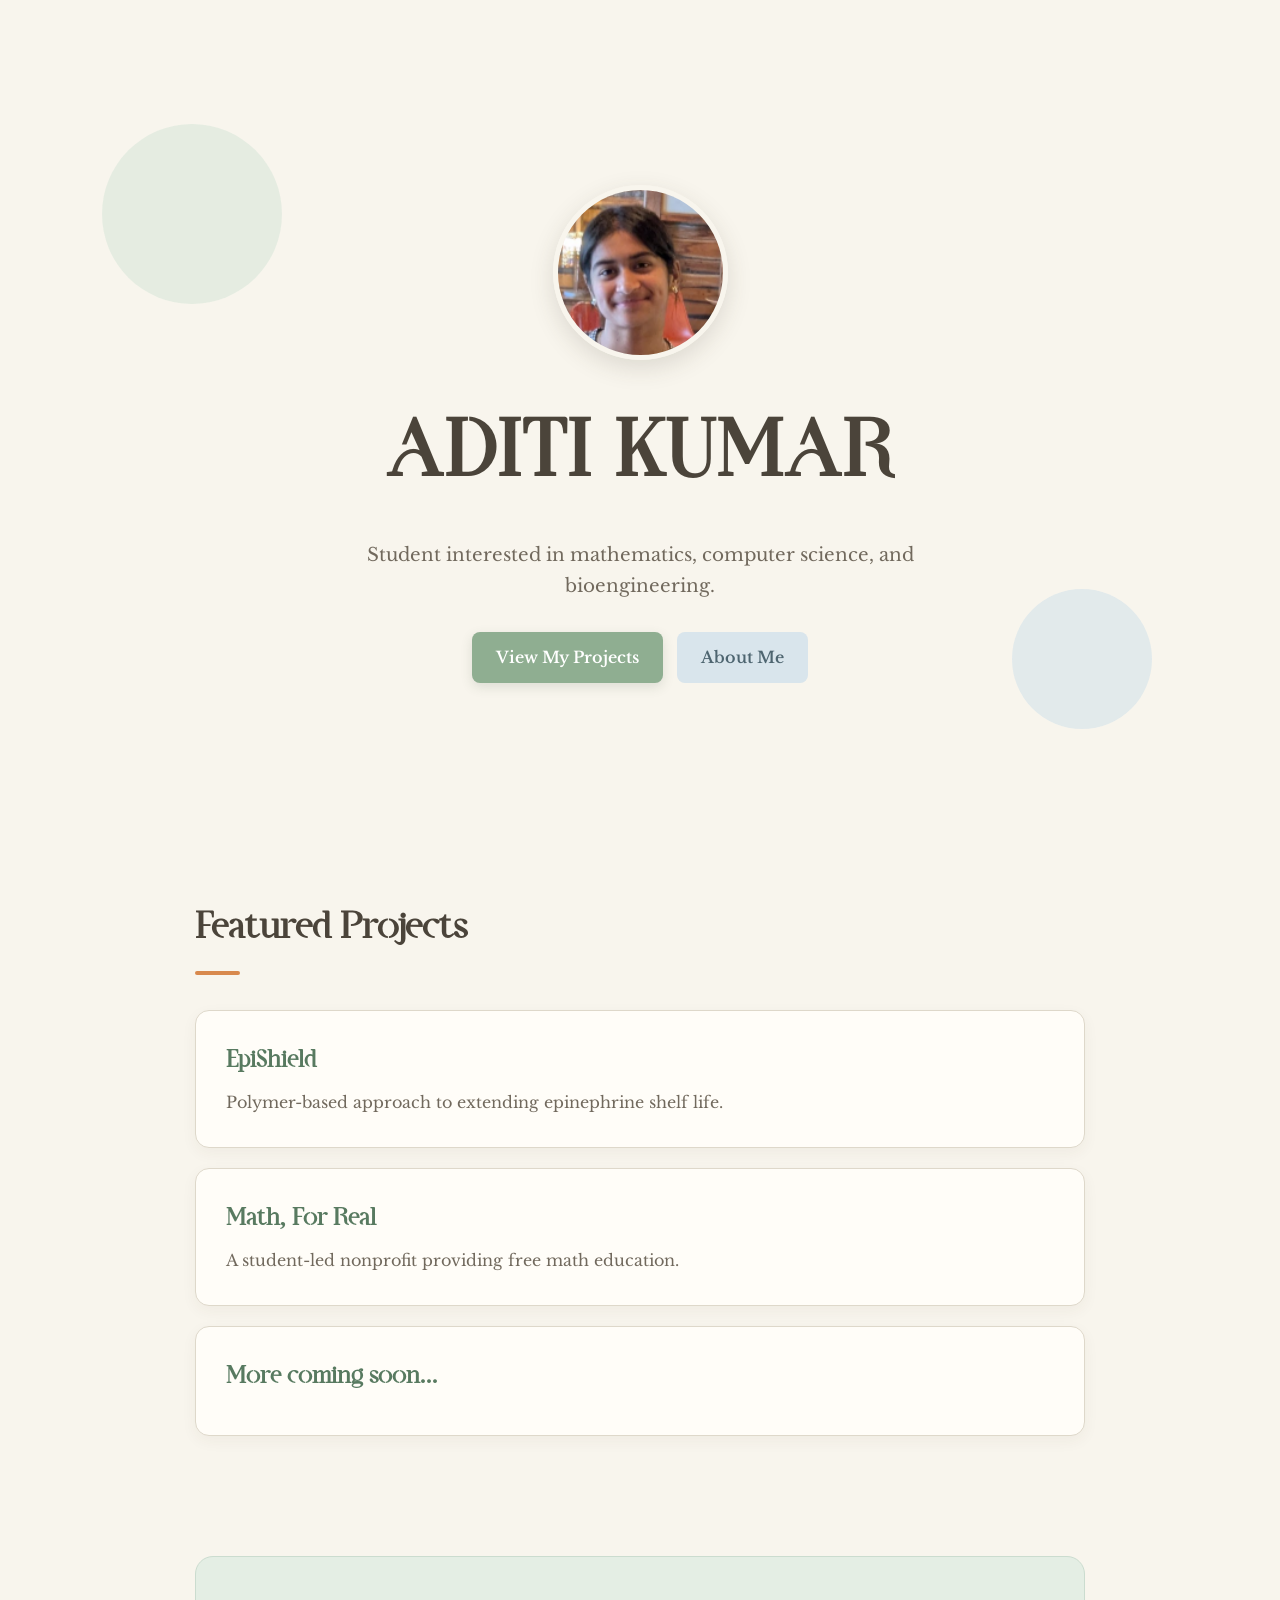
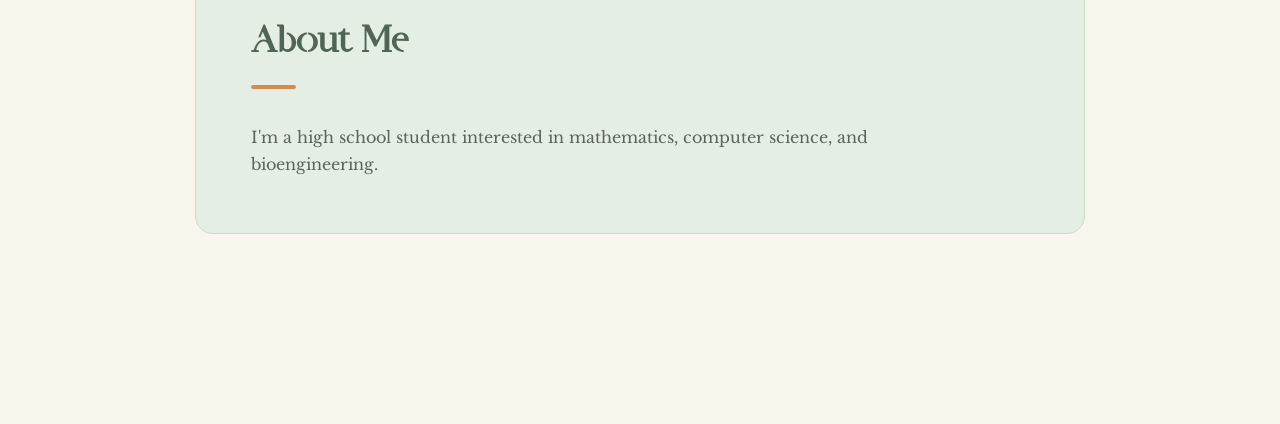
==== index.html @ caa40382 "Initial website" ====
<!DOCTYPE html>
<html lang="en">
<head>
    <meta charset="UTF-8">
    <meta name="viewport" content="width=device-width, initial-scale=1.0">
    <title>Aditi Kumar</title>
    <link rel="stylesheet" href="style.css">
    <link rel="preconnect" href="https://fonts.googleapis.com">
<link rel="preconnect" href="https://fonts.gstatic.com" crossorigin>
<link href="https://fonts.googleapis.com/css2?family=Libre+Baskerville:wght@400;700&display=swap" rel="stylesheet">
</head>

<body>

    <header>
        <img src="pfp.png" alt="Aditi Kumar" class="profile-photo">
        <h1>ADITI KUMAR</h1>

        <p>
            Student interested in mathematics,
            computer science, and bioengineering.
        </p>

        <div class="buttons">
            <a href="#projects">View My Projects</a>
            <a href="#about">About Me</a>
        </div>
    </header>

    <main>

        <section id="projects">
            <h2>Featured Projects</h2>

            <div class="project">
                <h3>EpiShield</h3>
                <p>
                    Polymer-based approach to extending
                    epinephrine shelf life.
                </p>
            </div>

            <div class="project">
                <h3>Math, For Real</h3>
                <p>
                    A student-led nonprofit providing
                    free math education.
                </p>
            </div>

            <div class="project">
                <h3>More coming soon...</h3>
            </div>

        </section>

        <section id="about">
            <h2>About Me</h2>
            <p>
                I'm a high school student interested in
                mathematics, computer science, and bioengineering.
            </p>
        </section>

    </main>

    <script src="script.js"></script>

</body>
</html>
---- style.css ----
/* =========================
   GENERAL
========================= */
@font-face {
    font-family: "Ardent";
    src: url("Ardent.otf") format("opentype");
    font-weight: normal;
    font-style: normal;
}
* {
    box-sizing: border-box;
    margin: 0;
    padding: 0;
}

html {
    scroll-behavior: smooth;
}

body {
    font-family: "Libre Baskerville", Georgia, serif;
    background: #f8f5ed;
    color: #403c35;
    line-height: 1.7;
}

/* =========================
   NAVIGATION
========================= */

nav {
    position: fixed;
    top: 20px;
    left: 50%;
    transform: translateX(-50%);

    display: flex;
    gap: 28px;

    padding: 12px 25px;
    background: rgba(248, 245, 237, 0.94);

    border: 1px solid #d9d2c2;
    border-radius: 30px;

    box-shadow: 0 5px 20px rgba(70, 60, 45, 0.08);

    z-index: 100;
}

nav a {
    text-decoration: none;
    color: #554d42;
    font-size: 0.9rem;
    font-weight: 600;

    transition: color 0.2s ease;
}

nav a:hover {
    color: #c8753d;
}


/* =========================
   HERO
========================= */

header {
    min-height: 92vh;

    display: flex;
    flex-direction: column;
    justify-content: center;
    align-items: center;

    text-align: center;

    padding: 100px 30px 60px;

    position: relative;
}


/* Decorative shapes */

header::before {
    content: "";
    position: absolute;

    width: 180px;
    height: 180px;

    background: #dce9dc;

    border-radius: 50%;

    top: 15%;
    left: 8%;

    opacity: 0.65;

    z-index: -1;
}

header::after {
    content: "";
    position: absolute;

    width: 140px;
    height: 140px;

    background: #d9e5ec;

    border-radius: 50%;

    bottom: 12%;
    right: 10%;

    opacity: 0.7;

    z-index: -1;
}


/* =========================
   PROFILE PHOTO
========================= */

.profile-photo {
    width: 175px;
    height: 175px;

    object-fit: cover;

    border-radius: 50%;

    border: 5px solid #f8f5ed;

    box-shadow:
        0 8px 25px rgba(70, 60, 45, 0.15);

    margin-bottom: 28px;
}


/* =========================
   HERO TEXT
========================= */

header h1 {
    font-family: "Ardent", Georgia, serif;

    font-size: clamp(3rem, 7vw, 5rem);

    letter-spacing: 2px;

    color: #4b443a;

    margin-bottom: 15px;
}

header p {
    max-width: 600px;

    font-size: 1.15rem;

    color: #71695d;
}


/* =========================
   BUTTONS
========================= */

.buttons {
    display: flex;
    gap: 14px;

    margin-top: 30px;
}

.buttons a {
    text-decoration: none;

    padding: 12px 24px;

    border-radius: 8px;

    background: #8fae91;
    color: white;

    font-weight: 600;

    transition: all 0.25s ease;

    box-shadow: 0 4px 12px rgba(70, 90, 70, 0.15);
}

.buttons a:hover {
    transform: translateY(-3px);

    background: #789a7b;

    box-shadow: 0 8px 18px rgba(70, 90, 70, 0.2);
}

.buttons a:last-child {
    background: #d9e5ec;

    color: #4e6570;

    box-shadow: none;
}

.buttons a:last-child:hover {
    background: #c9dce5;
}


/* =========================
   MAIN CONTENT
========================= */

main {
    max-width: 950px;

    margin: auto;

    padding: 70px 30px;
}

section {
    margin-bottom: 120px;
}


/* =========================
   SECTION HEADINGS
========================= */
h2 {
    font-family: "Ardent", Georgia, serif;

    font-size: 2.3rem;

    color: #4b443a;

    margin-bottom: 35px;
}


/* Small orange accent */

h2::after {
    content: "";

    display: block;

    width: 45px;
    height: 4px;

    margin-top: 10px;

    background: #d8894d;

    border-radius: 10px;
}


/* =========================
   PROJECT CARDS
========================= */

.project {
    background: #fffdf8;

    padding: 30px;

    margin-bottom: 20px;

    border-radius: 14px;

    border: 1px solid #ded8ca;

    box-shadow:
        0 5px 15px rgba(70, 60, 45, 0.05);

    transition:
        transform 0.25s ease,
        box-shadow 0.25s ease;
}

.project:hover {
    transform: translateY(-5px);

    box-shadow:
        0 12px 25px rgba(70, 60, 45, 0.1);
}

.project h3 {
    font-family: "Ardent", Georgia, serif;

    font-size: 1.5rem;

    color: #587a60;

    margin-bottom: 8px;
}

.project p {
    color: #71695d;
}


/* =========================
   ABOUT SECTION
========================= */

#about {
    background: #e4eee4;

    padding: 55px;

    border-radius: 18px;

    border: 1px solid #cbdccf;
}

#about h2 {
    color: #4f6654;
}

#about p {
    max-width: 680px;

    color: #5f625a;
}


/* =========================
   MOBILE
========================= */

@media (max-width: 600px) {

    nav {
        width: 92%;

        justify-content: center;

        gap: 15px;

        padding: 11px 15px;
    }

    nav a {
        font-size: 0.75rem;
    }

    header {
        padding-top: 110px;
    }

    header h1 {
        font-size: 2.8rem;
    }

    header p {
        font-size: 1rem;
    }

    .profile-photo {
        width: 140px;
        height: 140px;
    }

    .buttons {
        flex-direction: column;

        width: 210px;
    }

    #about {
        padding: 35px 25px;
    }
}
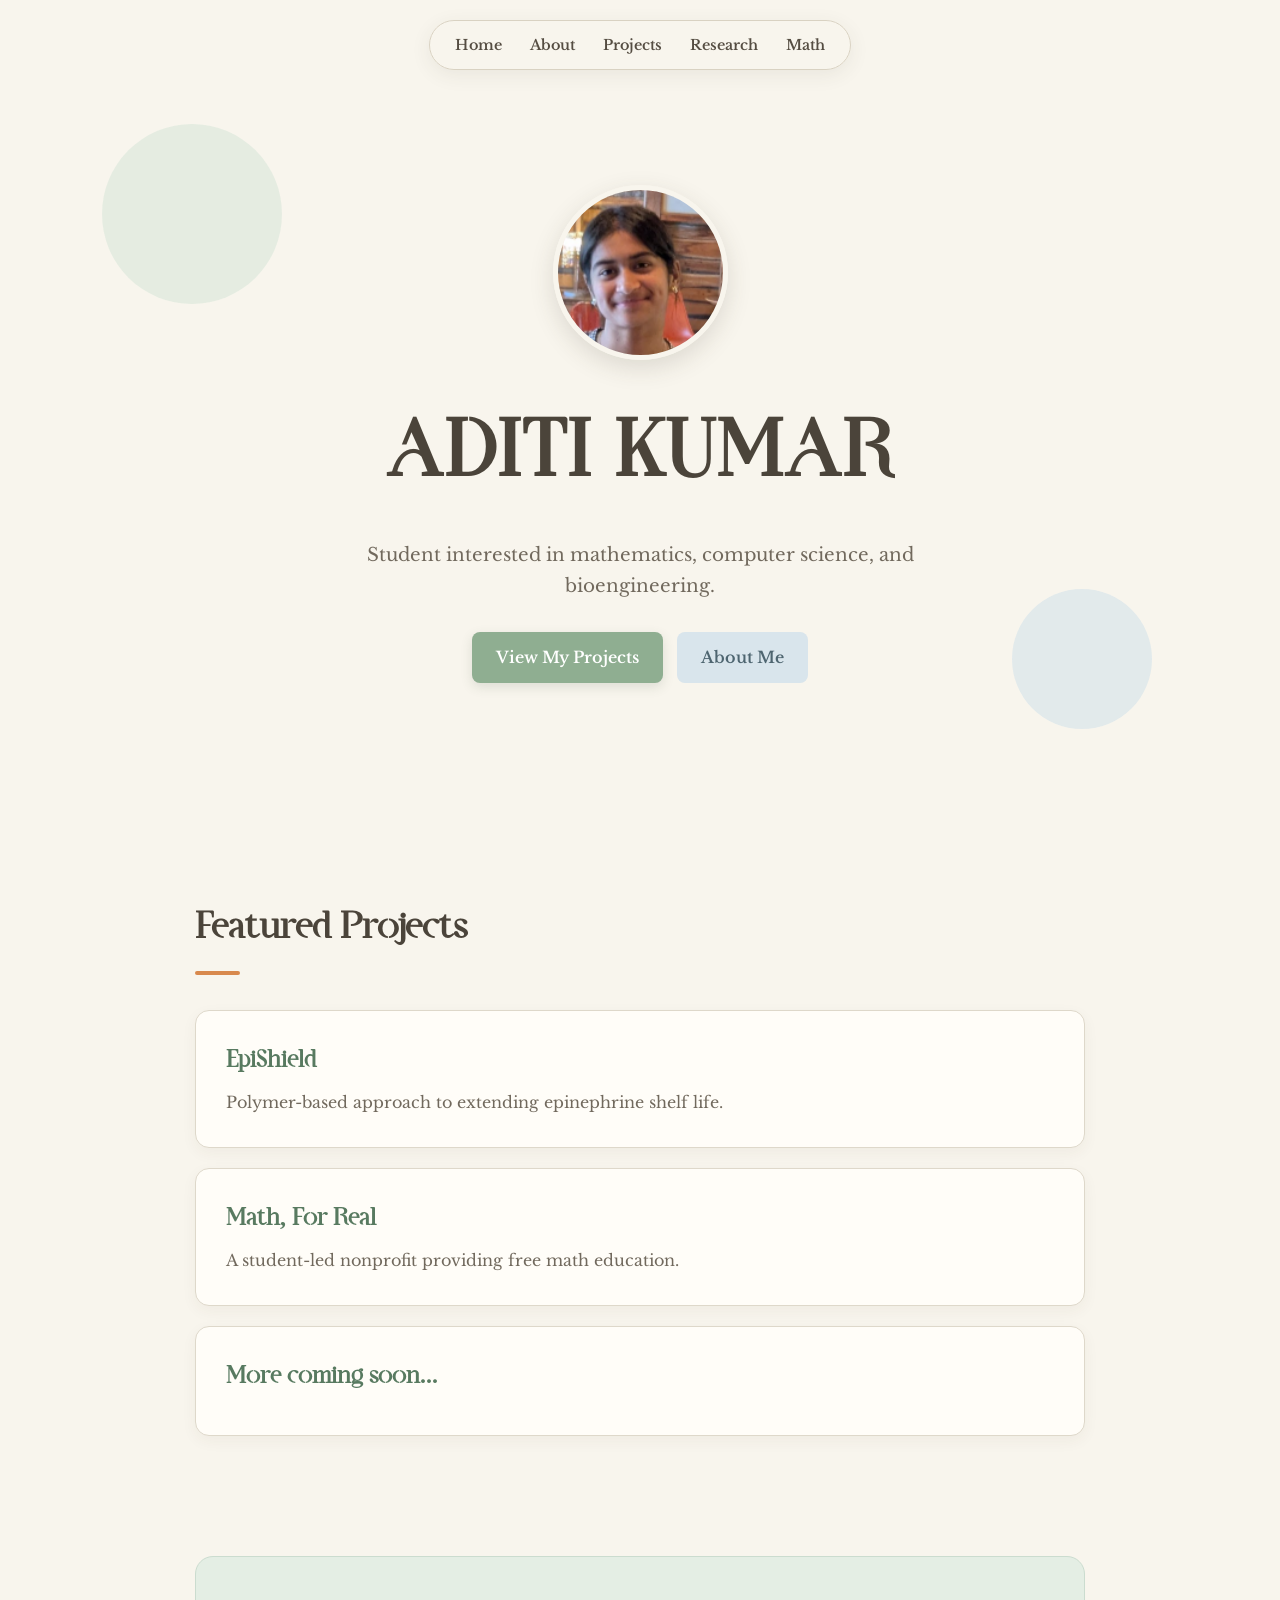
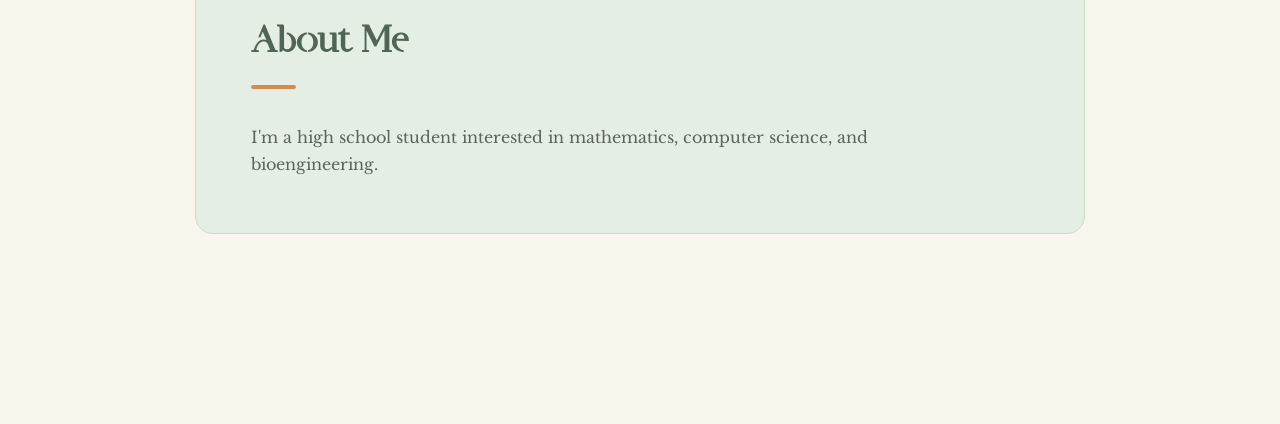
==== commit d5ac58e9: "Add website pages and navigation" ====
--- a/index.html
+++ b/index.html
@@ -12,6 +12,14 @@
 
 <body>
 
+    <nav>
+        <a href="index.html">Home</a>
+        <a href="about.html">About</a>
+        <a href="projects.html">Projects</a>
+        <a href="research.html">Research</a>
+        <a href="math.html">Math</a>
+    </nav>
+
     <header>
         <img src="pfp.png" alt="Aditi Kumar" class="profile-photo">
         <h1>ADITI KUMAR</h1>
@@ -22,8 +30,8 @@
         </p>
 
         <div class="buttons">
-            <a href="#projects">View My Projects</a>
-            <a href="#about">About Me</a>
+            <a href="projects.html">View My Projects</a>
+            <a href="about.html">About Me</a>
         </div>
     </header>
 
--- a/style.css
+++ b/style.css
@@ -383,4 +383,75 @@
     #about {
         padding: 35px 25px;
     }
-}+    
+}
+/* =========================
+OTHER PAGES
+========================= */
+
+.page {
+max-width: 950px;
+margin: auto;
+padding: 150px 30px 80px;
+}
+
+.page-intro {
+text-align: center;
+margin-bottom: 100px;
+}
+
+.page-intro h1 {
+font-family: "Ardent", Georgia, serif;
+font-size: clamp(3rem, 7vw, 5rem);
+color: #4b443a;
+margin-bottom: 20px;
+}
+
+.page-intro p {
+max-width: 650px;
+margin: auto;
+font-size: 1.15rem;
+color: #71695d;
+}
+
+.about-content {
+margin-bottom: 90px;
+}
+
+.about-content p {
+max-width: 750px;
+margin-bottom: 22px;
+color: #71695d;
+}
+
+/* =========================
+ACTIVE NAVIGATION
+========================= */
+
+nav a {
+position: relative;
+}
+
+nav a.active {
+color: #c8753d;
+}
+
+nav a.active::after {
+content: "";
+
+
+position: absolute;
+
+left: 50%;
+bottom: -5px;
+
+width: 5px;
+height: 5px;
+
+transform: translateX(-50%);
+
+background: #c8753d;
+border-radius: 50%;
+
+
+}
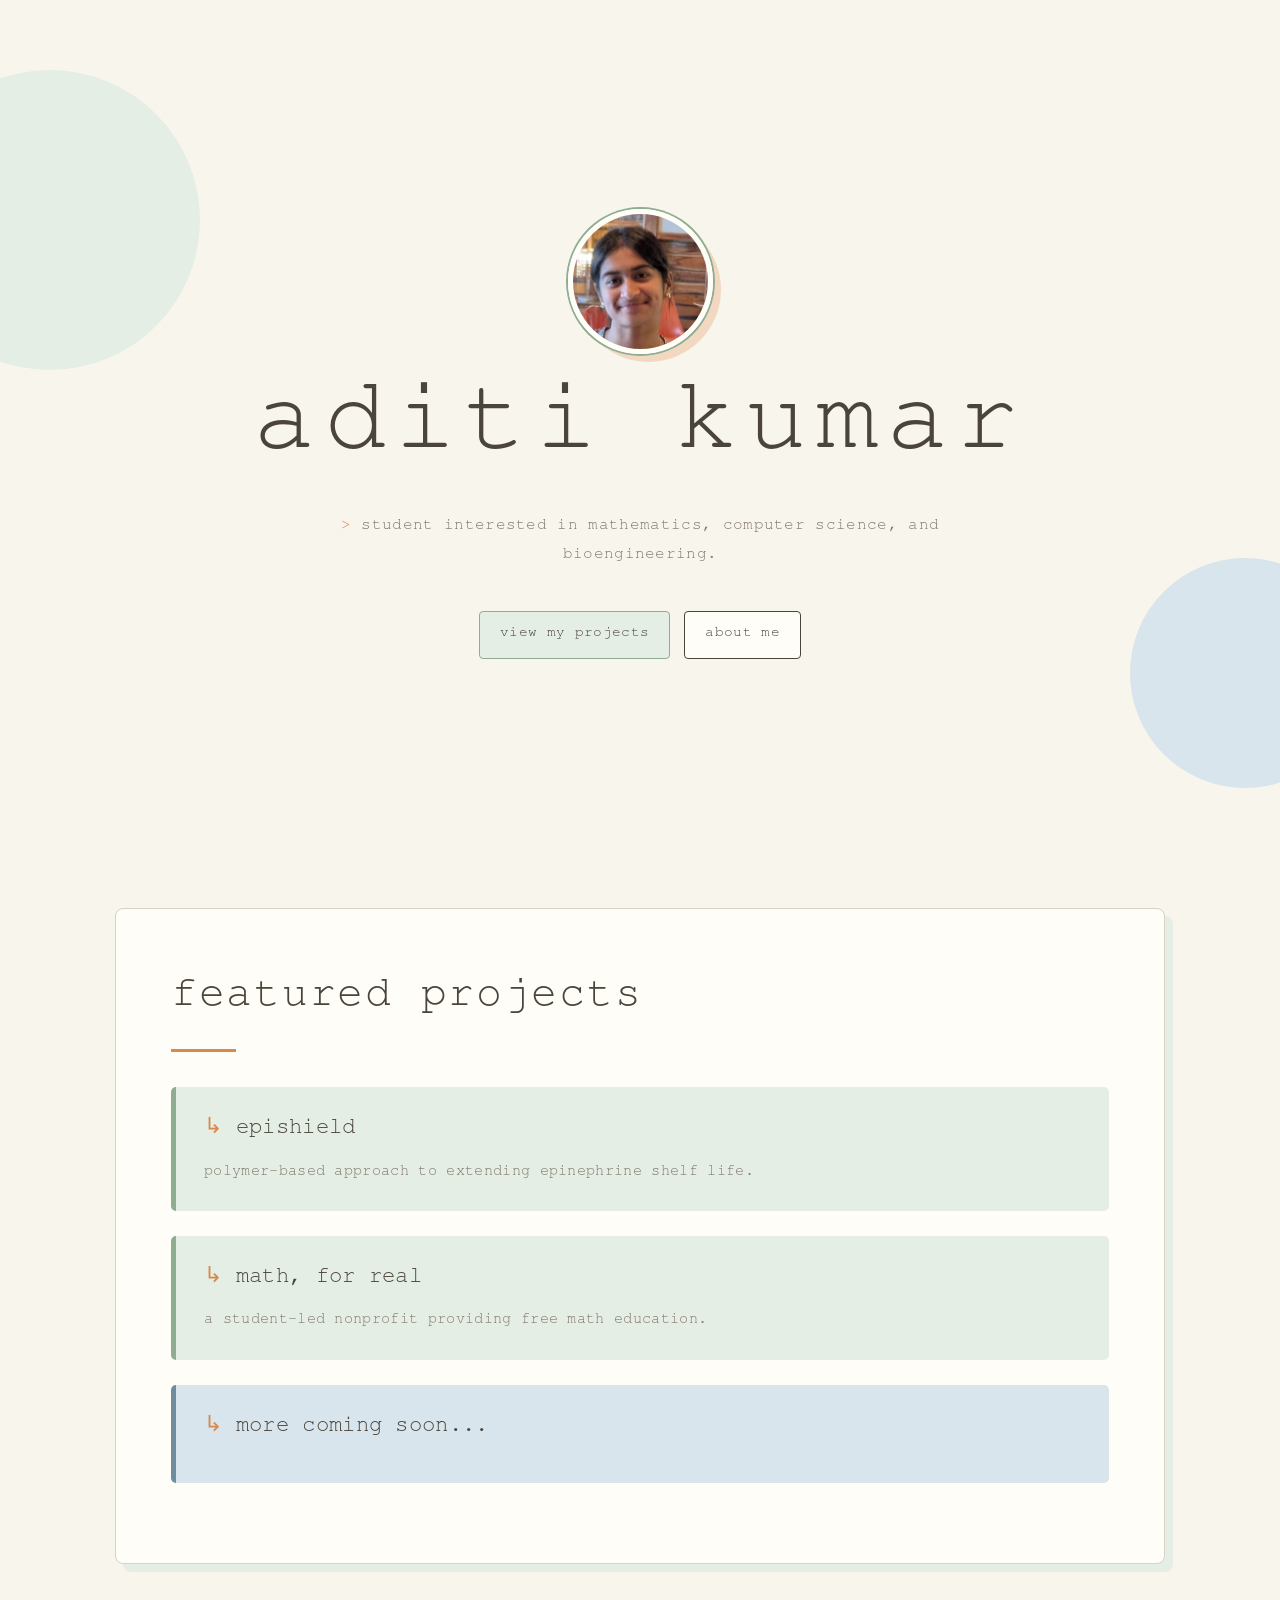
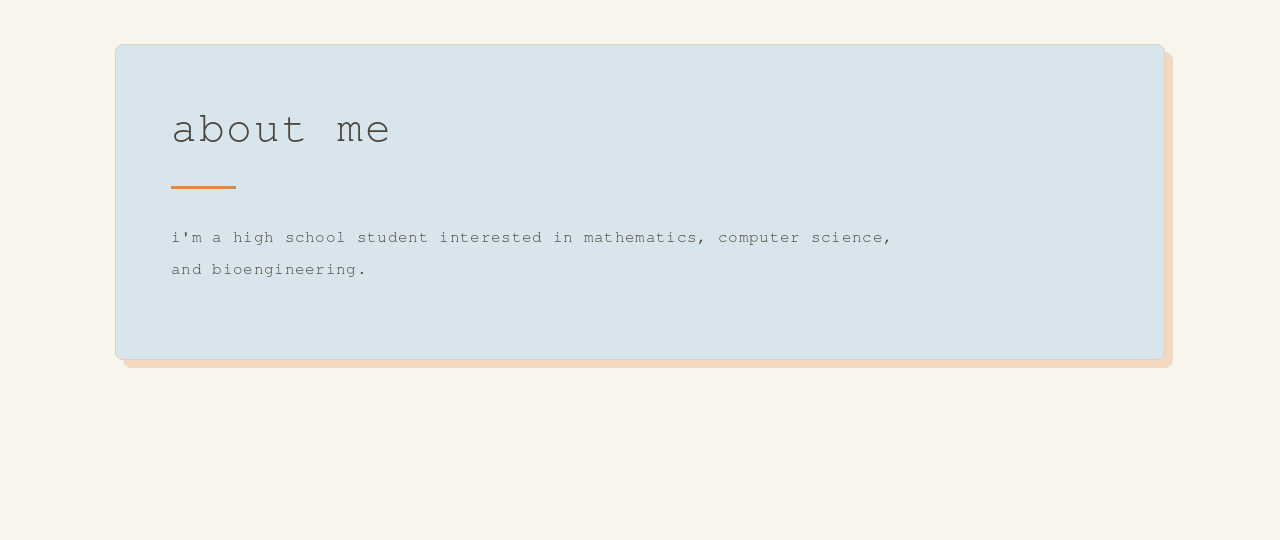
==== commit ca0355e5: "Changed the font family to typewriter" ====
--- a/index.html
+++ b/index.html
@@ -3,74 +3,79 @@
 <head>
     <meta charset="UTF-8">
     <meta name="viewport" content="width=device-width, initial-scale=1.0">
-    <title>Aditi Kumar</title>
+
+    <title>aditi kumar</title>
+
     <link rel="stylesheet" href="style.css">
-    <link rel="preconnect" href="https://fonts.googleapis.com">
-<link rel="preconnect" href="https://fonts.gstatic.com" crossorigin>
-<link href="https://fonts.googleapis.com/css2?family=Libre+Baskerville:wght@400;700&display=swap" rel="stylesheet">
 </head>
 
 <body>
 
-    <nav>
-        <a href="index.html">Home</a>
-        <a href="about.html">About</a>
-        <a href="projects.html">Projects</a>
-        <a href="research.html">Research</a>
-        <a href="math.html">Math</a>
-    </nav>
+    <header>
 
-    <header>
-        <img src="pfp.png" alt="Aditi Kumar" class="profile-photo">
-        <h1>ADITI KUMAR</h1>
+        <img src="pfp.png" alt="aditi kumar" class="profile-photo">
+
+        <h1>aditi kumar</h1>
 
         <p>
-            Student interested in mathematics,
+            student interested in mathematics,
             computer science, and bioengineering.
         </p>
 
         <div class="buttons">
-            <a href="projects.html">View My Projects</a>
-            <a href="about.html">About Me</a>
+            <a href="#projects">view my projects</a>
+            <a href="#about">about me</a>
         </div>
+
     </header>
+
 
     <main>
 
         <section id="projects">
-            <h2>Featured Projects</h2>
+
+            <h2>featured projects</h2>
 
             <div class="project">
-                <h3>EpiShield</h3>
+                <h3>epishield</h3>
+
                 <p>
-                    Polymer-based approach to extending
+                    polymer-based approach to extending
                     epinephrine shelf life.
                 </p>
             </div>
 
+
             <div class="project">
-                <h3>Math, For Real</h3>
+                <h3>math, for real</h3>
+
                 <p>
-                    A student-led nonprofit providing
+                    a student-led nonprofit providing
                     free math education.
                 </p>
             </div>
 
+
             <div class="project">
-                <h3>More coming soon...</h3>
+                <h3>more coming soon...</h3>
             </div>
 
         </section>
 
+
         <section id="about">
-            <h2>About Me</h2>
+
+            <h2>about me</h2>
+
             <p>
-                I'm a high school student interested in
+                i'm a high school student interested in
                 mathematics, computer science, and bioengineering.
             </p>
+
         </section>
 
     </main>
+
 
     <script src="script.js"></script>
 
--- a/style.css
+++ b/style.css
@@ -1,16 +1,45 @@
-/* =========================
-   GENERAL
-========================= */
+/* ================================
+   aditi kumar — personal website
+   typewriter / indie academic theme
+   ================================ */
+
+/* ---------- fonts ---------- */
+
+
 @font-face {
-    font-family: "Ardent";
-    src: url("Ardent.otf") format("opentype");
+    font-family: "Typewriter";
+    src: url("Typewriter.otf") format("opentype");
     font-weight: normal;
     font-style: normal;
 }
+
+
+/* ---------- color palette ---------- */
+
+:root {
+    --cream: #f8f5ed;
+    --paper: #fffdf7;
+
+    --sage: #8fae91;
+    --sage-light: #e4eee4;
+
+    --blue: #d9e5ec;
+    --blue-dark: #6f8d9d;
+
+    --brown: #4b443a;
+    --brown-light: #81766a;
+
+    --orange: #d8894d;
+    --orange-light: #f2d8c1;
+
+    --line: #d8d1c5;
+}
+
+
+/* ---------- basic setup ---------- */
+
 * {
     box-sizing: border-box;
-    margin: 0;
-    padding: 0;
 }
 
 html {
@@ -18,15 +47,18 @@
 }
 
 body {
-    font-family: "Libre Baskerville", Georgia, serif;
-    background: #f8f5ed;
-    color: #403c35;
+    margin: 0;
+    background: var(--cream);
+    color: var(--brown);
+
+    font-family: "Typewriter", "Courier New", monospace;
+
     line-height: 1.7;
-}
-
-/* =========================
-   NAVIGATION
-========================= */
+    letter-spacing: 0.02em;
+}
+
+
+/* ---------- navigation ---------- */
 
 nav {
     position: fixed;
@@ -34,424 +66,469 @@
     left: 50%;
     transform: translateX(-50%);
 
+    z-index: 100;
+
     display: flex;
-    gap: 28px;
-
-    padding: 12px 25px;
-    background: rgba(248, 245, 237, 0.94);
-
-    border: 1px solid #d9d2c2;
+    gap: 8px;
+
+    padding: 10px 14px;
+
+    background: rgba(255, 253, 247, 0.92);
+    border: 1px solid var(--line);
     border-radius: 30px;
 
-    box-shadow: 0 5px 20px rgba(70, 60, 45, 0.08);
-
-    z-index: 100;
+    box-shadow: 0 5px 20px rgba(75, 68, 58, 0.08);
+
+    backdrop-filter: blur(8px);
 }
 
 nav a {
+    padding: 7px 14px;
+
+    color: var(--brown);
     text-decoration: none;
-    color: #554d42;
-    font-size: 0.9rem;
-    font-weight: 600;
-
-    transition: color 0.2s ease;
+
+    border-radius: 20px;
+
+    font-size: 0.85rem;
+
+    transition:
+        background 0.2s ease,
+        color 0.2s ease,
+        transform 0.2s ease;
 }
 
 nav a:hover {
-    color: #c8753d;
-}
-
-
-/* =========================
-   HERO
-========================= */
+    background: var(--sage-light);
+    color: var(--brown);
+
+    transform: translateY(-1px);
+}
+
+
+/* ---------- hero ---------- */
 
 header {
+    position: relative;
+
     min-height: 92vh;
 
     display: flex;
     flex-direction: column;
+    align-items: center;
     justify-content: center;
-    align-items: center;
 
     text-align: center;
 
-    padding: 100px 30px 60px;
-
-    position: relative;
-}
-
-
-/* Decorative shapes */
+    padding: 120px 20px 80px;
+
+    overflow: hidden;
+}
+
+
+/* decorative circles */
 
 header::before {
     content: "";
+
     position: absolute;
 
-    width: 180px;
-    height: 180px;
-
-    background: #dce9dc;
+    width: 300px;
+    height: 300px;
+
+    top: 70px;
+    left: -100px;
+
+    background: var(--sage-light);
 
     border-radius: 50%;
-
-    top: 15%;
-    left: 8%;
-
-    opacity: 0.65;
 
     z-index: -1;
 }
 
 header::after {
     content: "";
+
     position: absolute;
 
-    width: 140px;
-    height: 140px;
-
-    background: #d9e5ec;
+    width: 230px;
+    height: 230px;
+
+    bottom: 40px;
+    right: -80px;
+
+    background: var(--blue);
 
     border-radius: 50%;
 
-    bottom: 12%;
-    right: 10%;
-
-    opacity: 0.7;
-
     z-index: -1;
 }
 
 
-/* =========================
-   PROFILE PHOTO
-========================= */
+/* ---------- profile picture ---------- */
 
 .profile-photo {
-    width: 175px;
-    height: 175px;
+    width: 145px;
+    height: 145px;
 
     object-fit: cover;
 
     border-radius: 50%;
 
-    border: 5px solid #f8f5ed;
+    border: 5px solid var(--paper);
 
     box-shadow:
-        0 8px 25px rgba(70, 60, 45, 0.15);
-
-    margin-bottom: 28px;
-}
-
-
-/* =========================
-   HERO TEXT
-========================= */
+        0 0 0 2px var(--sage),
+        8px 8px 0 var(--orange-light);
+
+    margin-bottom: 30px;
+
+    transition: transform 0.3s ease;
+}
+
+.profile-photo:hover {
+    transform: rotate(-2deg) scale(1.03);
+}
+
+
+/* ---------- main heading ---------- */
 
 header h1 {
-    font-family: "Ardent", Georgia, serif;
-
-    font-size: clamp(3rem, 7vw, 5rem);
-
-    letter-spacing: 2px;
-
-    color: #4b443a;
-
-    margin-bottom: 15px;
-}
+    margin: 0;
+
+    font-family: "Typewriter", "Courier New", monospace;
+
+    font-size: clamp(3rem, 9vw, 6.5rem);
+
+    font-weight: normal;
+
+    letter-spacing: 0.08em;
+
+    line-height: 1;
+
+    text-transform: lowercase;
+
+    color: var(--brown);
+}
+
+
+/* ---------- subtitle ---------- */
 
 header p {
     max-width: 600px;
 
-    font-size: 1.15rem;
-
-    color: #71695d;
-}
-
-
-/* =========================
-   BUTTONS
-========================= */
+    margin: 25px auto 30px;
+
+    font-size: 1rem;
+
+    color: var(--brown-light);
+
+    line-height: 1.8;
+}
+
+
+/* ---------- little typewriter line ---------- */
+
+header p::before {
+    content: "> ";
+
+    color: var(--orange);
+}
+
+
+/* ---------- buttons ---------- */
 
 .buttons {
     display: flex;
+
     gap: 14px;
 
-    margin-top: 30px;
+    justify-content: center;
+
+    flex-wrap: wrap;
+
+    margin-top: 10px;
 }
 
 .buttons a {
+    display: inline-block;
+
+    padding: 11px 20px;
+
+    color: var(--brown);
+
     text-decoration: none;
 
-    padding: 12px 24px;
+    border: 1.5px solid var(--brown);
+
+    border-radius: 4px;
+
+    background: var(--paper);
+
+    font-family: inherit;
+
+    font-size: 0.9rem;
+
+    transition:
+        background 0.2s ease,
+        transform 0.2s ease,
+        box-shadow 0.2s ease;
+}
+
+.buttons a:first-child {
+    background: var(--sage-light);
+    border-color: var(--sage);
+}
+
+.buttons a:hover {
+    transform: translate(-2px, -2px);
+
+    box-shadow: 4px 4px 0 var(--orange-light);
+}
+
+
+/* ---------- main content ---------- */
+
+main {
+    width: min(1050px, 90%);
+
+    margin: 0 auto;
+
+    padding-bottom: 100px;
+}
+
+
+/* ---------- sections ---------- */
+
+section {
+    margin: 80px 0;
+
+    padding: 55px;
+
+    background: var(--paper);
+
+    border: 1px solid var(--line);
 
     border-radius: 8px;
 
-    background: #8fae91;
-    color: white;
-
-    font-weight: 600;
-
-    transition: all 0.25s ease;
-
-    box-shadow: 0 4px 12px rgba(70, 90, 70, 0.15);
-}
-
-.buttons a:hover {
-    transform: translateY(-3px);
-
-    background: #789a7b;
-
-    box-shadow: 0 8px 18px rgba(70, 90, 70, 0.2);
-}
-
-.buttons a:last-child {
-    background: #d9e5ec;
-
-    color: #4e6570;
-
-    box-shadow: none;
-}
-
-.buttons a:last-child:hover {
-    background: #c9dce5;
-}
-
-
-/* =========================
-   MAIN CONTENT
-========================= */
-
-main {
-    max-width: 950px;
-
-    margin: auto;
-
-    padding: 70px 30px;
-}
-
-section {
-    margin-bottom: 120px;
-}
-
-
-/* =========================
-   SECTION HEADINGS
-========================= */
+    box-shadow: 8px 8px 0 var(--sage-light);
+}
+
+
+/* ---------- section headings ---------- */
+
 h2 {
-    font-family: "Ardent", Georgia, serif;
-
-    font-size: 2.3rem;
-
-    color: #4b443a;
-
+    margin-top: 0;
     margin-bottom: 35px;
-}
-
-
-/* Small orange accent */
+
+    font-family: "Typewriter", "Courier New", monospace;
+
+    font-size: clamp(1.8rem, 4vw, 2.7rem);
+
+    font-weight: normal;
+
+    text-transform: lowercase;
+
+    letter-spacing: 0.04em;
+
+    color: var(--brown);
+}
+
+
+/* little line underneath headings */
 
 h2::after {
     content: "";
 
     display: block;
 
-    width: 45px;
-    height: 4px;
-
-    margin-top: 10px;
-
-    background: #d8894d;
+    width: 65px;
+    height: 3px;
+
+    margin-top: 12px;
+
+    background: var(--orange);
+}
+
+
+/* ---------- projects ---------- */
+
+.project {
+    position: relative;
+
+    margin: 25px 0;
+
+    padding: 25px 28px;
+
+    background: var(--sage-light);
+
+    border-left: 5px solid var(--sage);
+
+    border-radius: 5px;
+
+    transition:
+        transform 0.2s ease,
+        box-shadow 0.2s ease;
+}
+
+.project:nth-of-type(3) {
+    background: var(--blue);
+
+    border-left-color: var(--blue-dark);
+}
+
+.project:hover {
+    transform: translateX(5px);
+
+    box-shadow: 5px 5px 0 var(--orange-light);
+}
+
+
+/* ---------- project titles ---------- */
+
+.project h3 {
+    margin: 0 0 10px;
+
+    font-family: "Typewriter", "Courier New", monospace;
+
+    font-size: 1.4rem;
+
+    font-weight: normal;
+
+    text-transform: lowercase;
+
+    color: var(--brown);
+}
+
+.project h3::before {
+    content: "↳ ";
+
+    color: var(--orange);
+}
+
+
+/* ---------- project descriptions ---------- */
+
+.project p {
+    margin: 0;
+
+    color: var(--brown-light);
+
+    font-size: 0.95rem;
+}
+
+
+/* ---------- about section ---------- */
+
+#about {
+    background: var(--blue);
+
+    box-shadow: 8px 8px 0 var(--orange-light);
+}
+
+#about p {
+    max-width: 750px;
+
+    font-size: 1rem;
+
+    color: var(--brown);
+
+    line-height: 2;
+}
+
+
+/* ---------- links ---------- */
+
+a {
+    color: var(--blue-dark);
+}
+
+a:hover {
+    color: var(--orange);
+}
+
+
+/* ---------- selection ---------- */
+
+::selection {
+    background: var(--orange-light);
+    color: var(--brown);
+}
+
+
+/* ---------- scrollbar ---------- */
+
+::-webkit-scrollbar {
+    width: 9px;
+}
+
+::-webkit-scrollbar-track {
+    background: var(--cream);
+}
+
+::-webkit-scrollbar-thumb {
+    background: var(--sage);
 
     border-radius: 10px;
 }
 
 
-/* =========================
-   PROJECT CARDS
-========================= */
-
-.project {
-    background: #fffdf8;
-
-    padding: 30px;
-
-    margin-bottom: 20px;
-
-    border-radius: 14px;
-
-    border: 1px solid #ded8ca;
-
-    box-shadow:
-        0 5px 15px rgba(70, 60, 45, 0.05);
-
-    transition:
-        transform 0.25s ease,
-        box-shadow 0.25s ease;
-}
-
-.project:hover {
-    transform: translateY(-5px);
-
-    box-shadow:
-        0 12px 25px rgba(70, 60, 45, 0.1);
-}
-
-.project h3 {
-    font-family: "Ardent", Georgia, serif;
-
-    font-size: 1.5rem;
-
-    color: #587a60;
-
-    margin-bottom: 8px;
-}
-
-.project p {
-    color: #71695d;
-}
-
-
-/* =========================
-   ABOUT SECTION
-========================= */
-
-#about {
-    background: #e4eee4;
-
-    padding: 55px;
-
-    border-radius: 18px;
-
-    border: 1px solid #cbdccf;
-}
-
-#about h2 {
-    color: #4f6654;
-}
-
-#about p {
-    max-width: 680px;
-
-    color: #5f625a;
-}
-
-
-/* =========================
-   MOBILE
-========================= */
-
-@media (max-width: 600px) {
+/* ---------- mobile ---------- */
+
+@media (max-width: 700px) {
 
     nav {
+        top: 10px;
+
         width: 92%;
 
         justify-content: center;
 
-        gap: 15px;
-
-        padding: 11px 15px;
+        overflow-x: auto;
+
+        white-space: nowrap;
     }
 
     nav a {
         font-size: 0.75rem;
+
+        padding: 6px 9px;
     }
 
     header {
-        padding-top: 110px;
+        min-height: 85vh;
+
+        padding: 110px 20px 60px;
+    }
+
+    .profile-photo {
+        width: 120px;
+        height: 120px;
     }
 
     header h1 {
-        font-size: 2.8rem;
+        font-size: clamp(2.5rem, 13vw, 4rem);
     }
 
     header p {
-        font-size: 1rem;
-    }
-
-    .profile-photo {
-        width: 140px;
-        height: 140px;
-    }
-
-    .buttons {
-        flex-direction: column;
-
-        width: 210px;
-    }
-
-    #about {
-        padding: 35px 25px;
-    }
-    
-}
-/* =========================
-OTHER PAGES
-========================= */
-
-.page {
-max-width: 950px;
-margin: auto;
-padding: 150px 30px 80px;
-}
-
-.page-intro {
-text-align: center;
-margin-bottom: 100px;
-}
-
-.page-intro h1 {
-font-family: "Ardent", Georgia, serif;
-font-size: clamp(3rem, 7vw, 5rem);
-color: #4b443a;
-margin-bottom: 20px;
-}
-
-.page-intro p {
-max-width: 650px;
-margin: auto;
-font-size: 1.15rem;
-color: #71695d;
-}
-
-.about-content {
-margin-bottom: 90px;
-}
-
-.about-content p {
-max-width: 750px;
-margin-bottom: 22px;
-color: #71695d;
-}
-
-/* =========================
-ACTIVE NAVIGATION
-========================= */
-
-nav a {
-position: relative;
-}
-
-nav a.active {
-color: #c8753d;
-}
-
-nav a.active::after {
-content: "";
-
-
-position: absolute;
-
-left: 50%;
-bottom: -5px;
-
-width: 5px;
-height: 5px;
-
-transform: translateX(-50%);
-
-background: #c8753d;
-border-radius: 50%;
-
-
-}
+        font-size: 0.85rem;
+    }
+
+    main {
+        width: 92%;
+    }
+
+    section {
+        padding: 30px 22px;
+
+        margin: 55px 0;
+    }
+
+    h2 {
+        font-size: 1.8rem;
+    }
+
+    .project {
+        padding: 20px;
+    }
+}
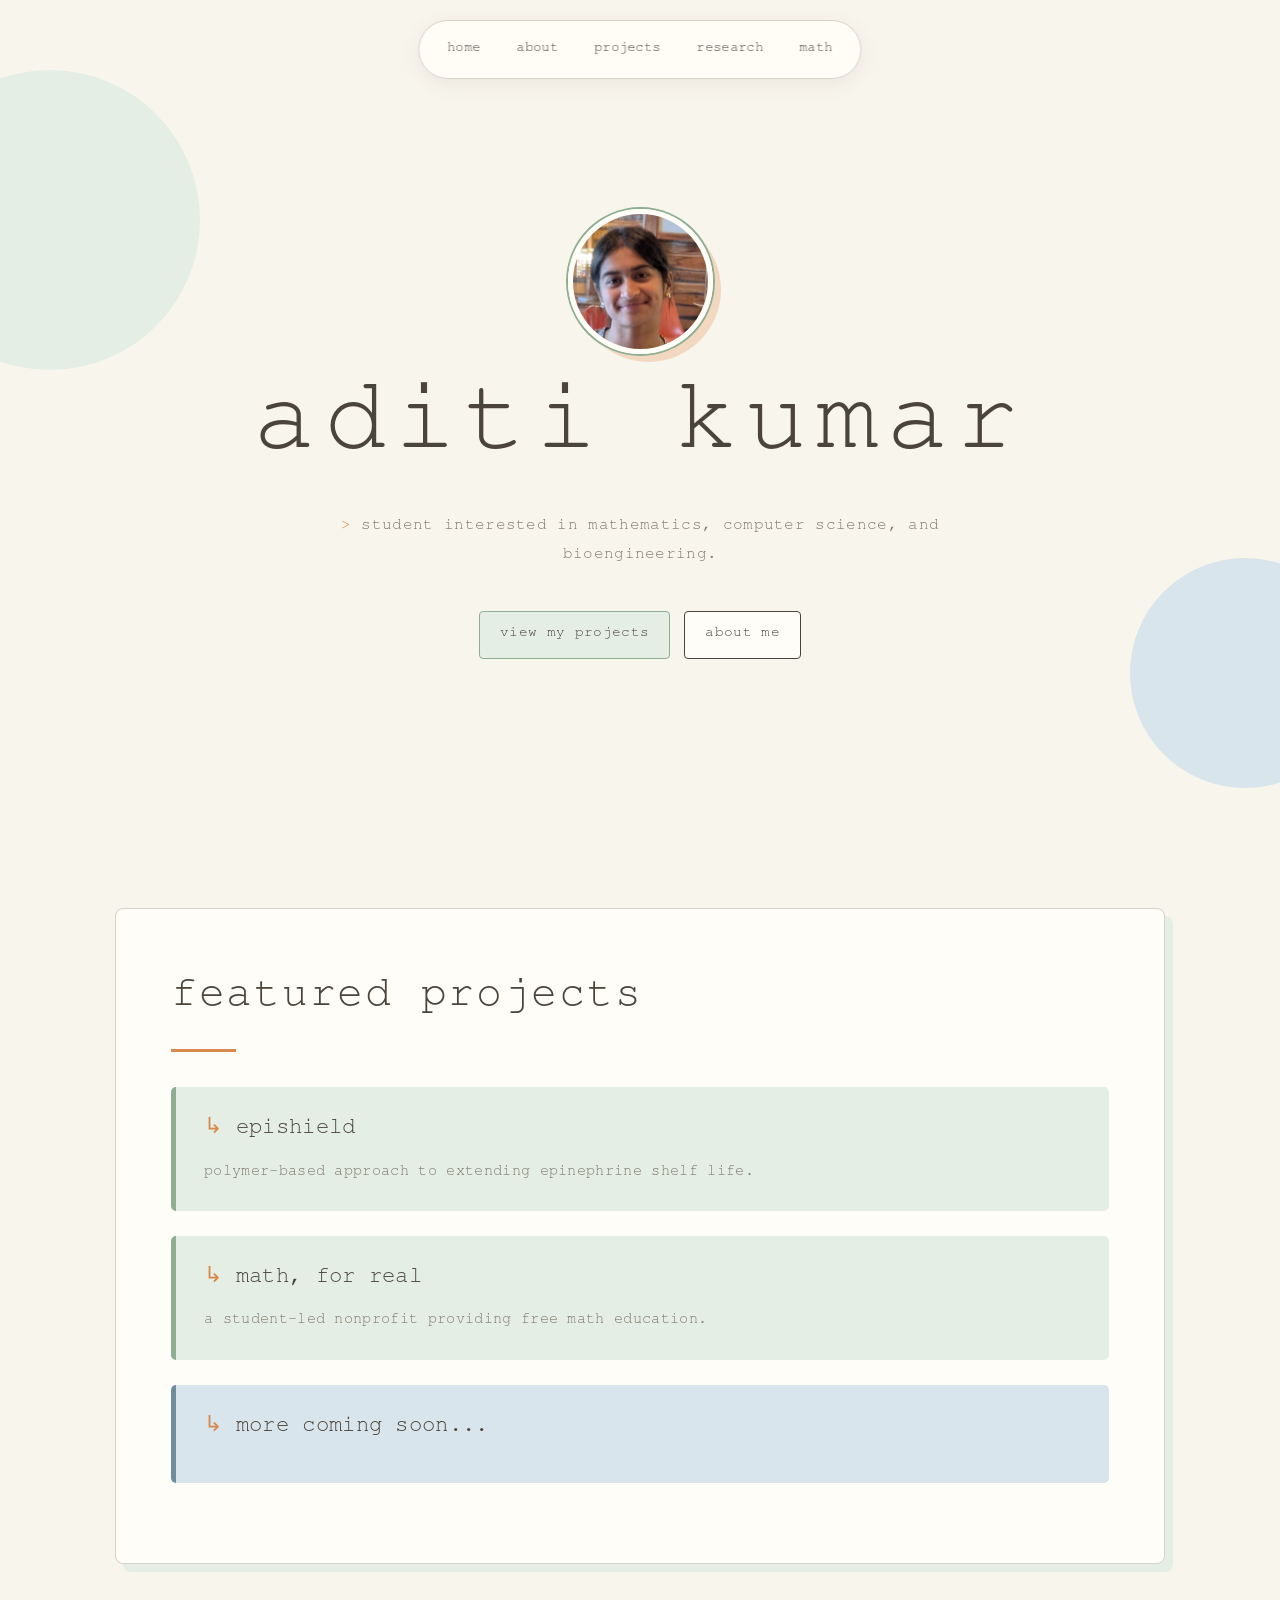
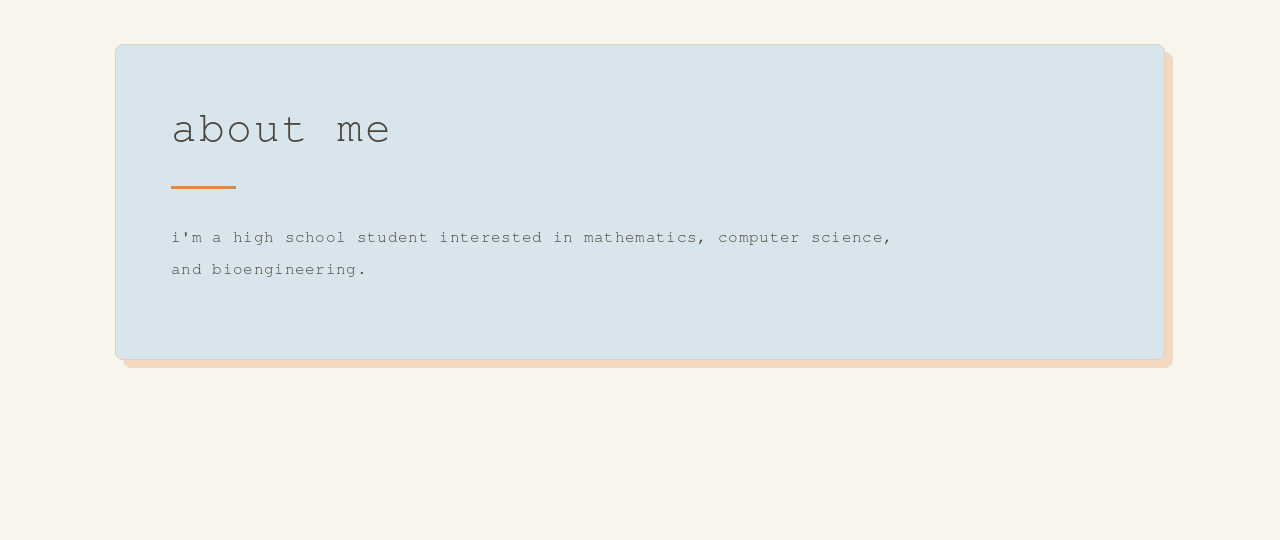
==== commit bbab53f5: "added navigation menu" ====
--- a/index.html
+++ b/index.html
@@ -10,6 +10,15 @@
 </head>
 
 <body>
+
+    <nav>
+        <a href="index.html">home</a>
+        <a href="about.html">about</a>
+        <a href="projects.html">projects</a>
+        <a href="research.html">research</a>
+        <a href="math.html">math</a>
+
+    </nav>
 
     <header>
 
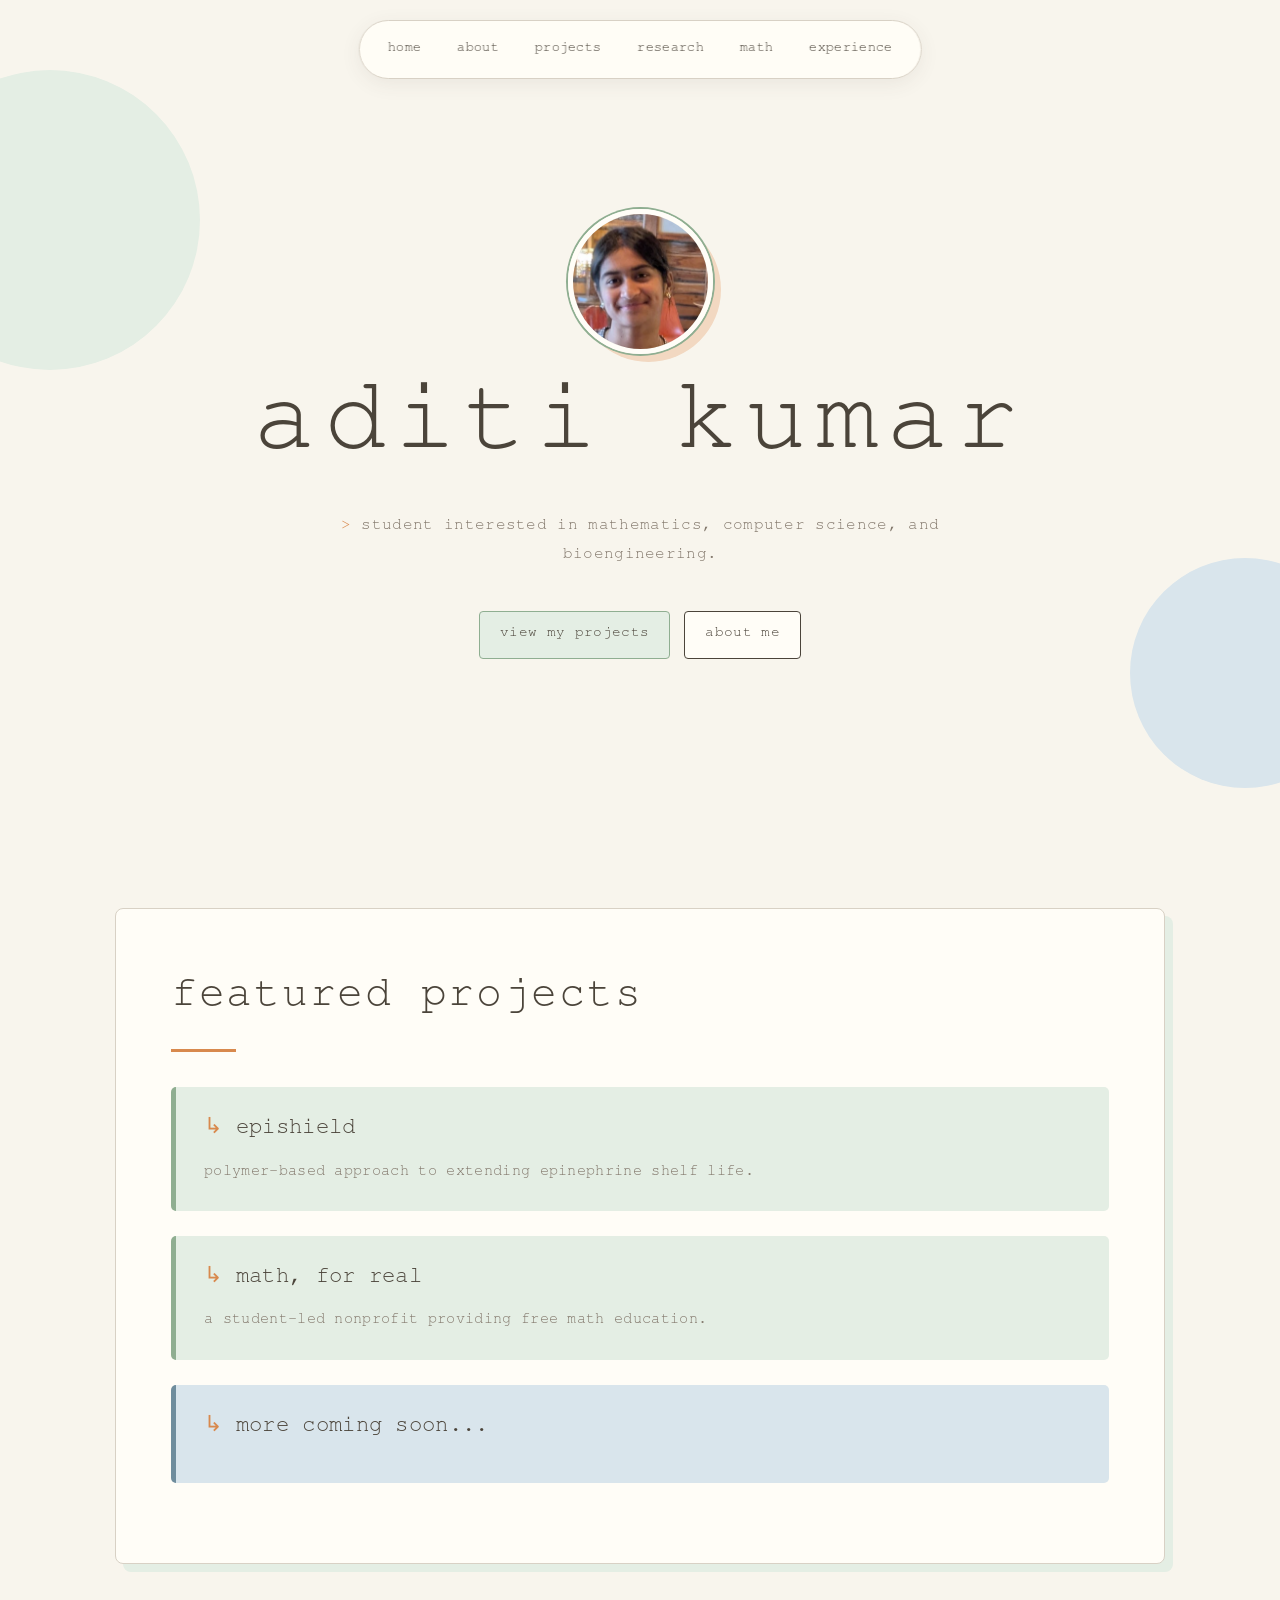
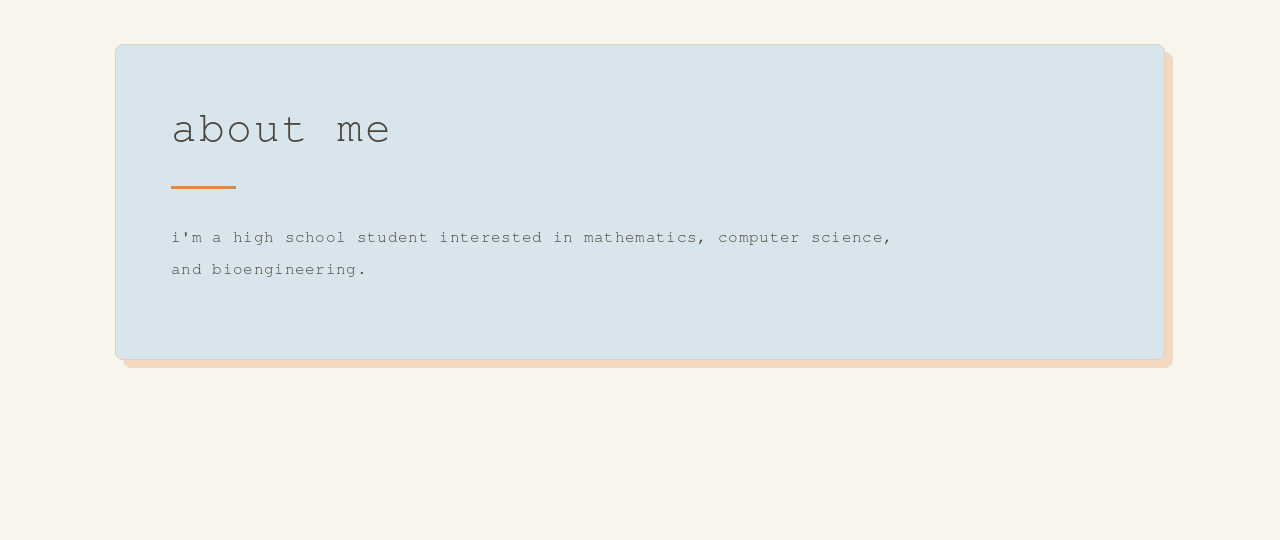
==== commit 573a59fd: "added experience page and altered navigation menu" ====
--- a/index.html
+++ b/index.html
@@ -17,7 +17,7 @@
         <a href="projects.html">projects</a>
         <a href="research.html">research</a>
         <a href="math.html">math</a>
-
+        <a href="experience.html">experience</a>
     </nav>
 
     <header>
--- a/style.css
+++ b/style.css
@@ -531,4 +531,18 @@
     .project {
         padding: 20px;
     }
+    .project a {
+        display: inline-block;
+        margin-top: 15px;
+        color: var(--blue-dark);
+        text-decoration: none;
+        font-size: 0.9rem;
+        border-bottom: 1px solid var(--blue-dark);
+        transition: color 0.2s ease, border-color 0.2s ease;
+    }
+
+    .project a:hover {
+        color: var(--orange);
+        border-color: var(--orange);
+    }
 }
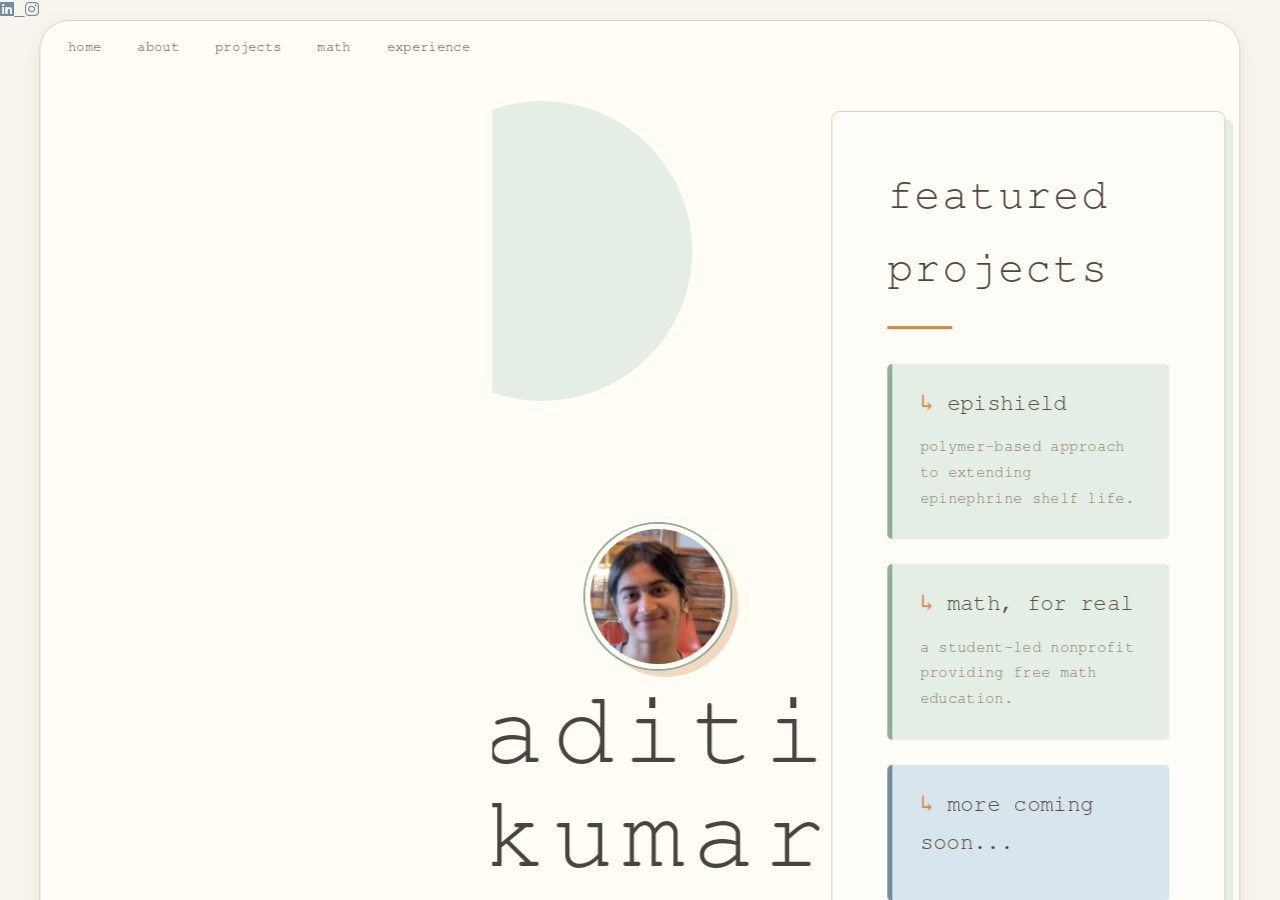
==== commit 71c7ece1: "Added instagram and linkedin profiles" ====
--- a/index.html
+++ b/index.html
@@ -7,19 +7,25 @@
     <title>aditi kumar</title>
 
     <link rel="stylesheet" href="style.css">
+    <link rel="stylesheet" href="https://cdnjs.cloudflare.com/ajax/libs/font-awesome/6.5.2/css/all.min.css">
 </head>
 
 <body>
+    <div class="social-links">
+        <a href="www.linkedin.com/in/aditi-kumar-h3ll0" target="_blank" aria-label="LinkedIn">
+            <i class="fab fa-linkedin"></i>
+        </a>
+        <a href="https://www.instagram.com/aditi.kumar_h3ll0/" target="_blank" aria-label="Instagram">
+            <i class="fab fa-instagram"></i>
+        </a>
+    </div>
 
     <nav>
         <a href="index.html">home</a>
         <a href="about.html">about</a>
         <a href="projects.html">projects</a>
-        <a href="research.html">research</a>
         <a href="math.html">math</a>
         <a href="experience.html">experience</a>
-    </nav>
-
     <header>
 
         <img src="pfp.png" alt="aditi kumar" class="profile-photo">
--- a/style.css
+++ b/style.css
@@ -410,6 +410,72 @@
 /* ---------- project descriptions ---------- */
 
 .project p {
+    margin: 0;
+
+    color: var(--brown-light);
+
+    font-size: 0.95rem;
+}
+
+/* ---------- experience ---------- */
+
+.experience {
+    position: relative;
+
+    margin: 25px 0;
+
+    padding: 25px 28px;
+
+    background: var(--sage-light);
+
+    border-left: 5px solid var(--sage);
+
+    border-radius: 5px;
+
+    transition:
+        transform 0.2s ease,
+        box-shadow 0.2s ease;
+}
+
+.experience:nth-of-type(3) {
+    background: var(--blue);
+
+    border-left-color: var(--blue-dark);
+}
+
+.experience:hover {
+    transform: translateX(5px);
+
+    box-shadow: 5px 5px 0 var(--orange-light);
+}
+
+
+/* ---------- experience titles ---------- */
+
+.experience h3 {
+    margin: 0 0 10px;
+
+    font-family: "Typewriter", "Courier New", monospace;
+
+    font-size: 1.4rem;
+
+    font-weight: normal;
+
+    text-transform: lowercase;
+
+    color: var(--brown);
+}
+
+.experience h3::before {
+    content: "↳ ";
+
+    color: var(--orange);
+}
+
+
+/* ---------- experience descriptions ---------- */
+
+.experience p {
     margin: 0;
 
     color: var(--brown-light);
@@ -545,4 +611,25 @@
         color: var(--orange);
         border-color: var(--orange);
     }
+
+    .social-links {
+        position: fixed;
+        top: 25px;
+        right: 30px;
+        z-index: 1000;
+        display: flex;
+        gap: 18px;
+    }
+
+    .social-links a {
+        color: inherit;
+        font-size: 22px;
+        text-decoration: none;
+        transition: opacity 0.2s ease, transform 0.2s ease;
+    }
+
+    .social-links a:hover {
+        opacity: 0.65;
+        transform: translateY(-2px);
+    }
 }
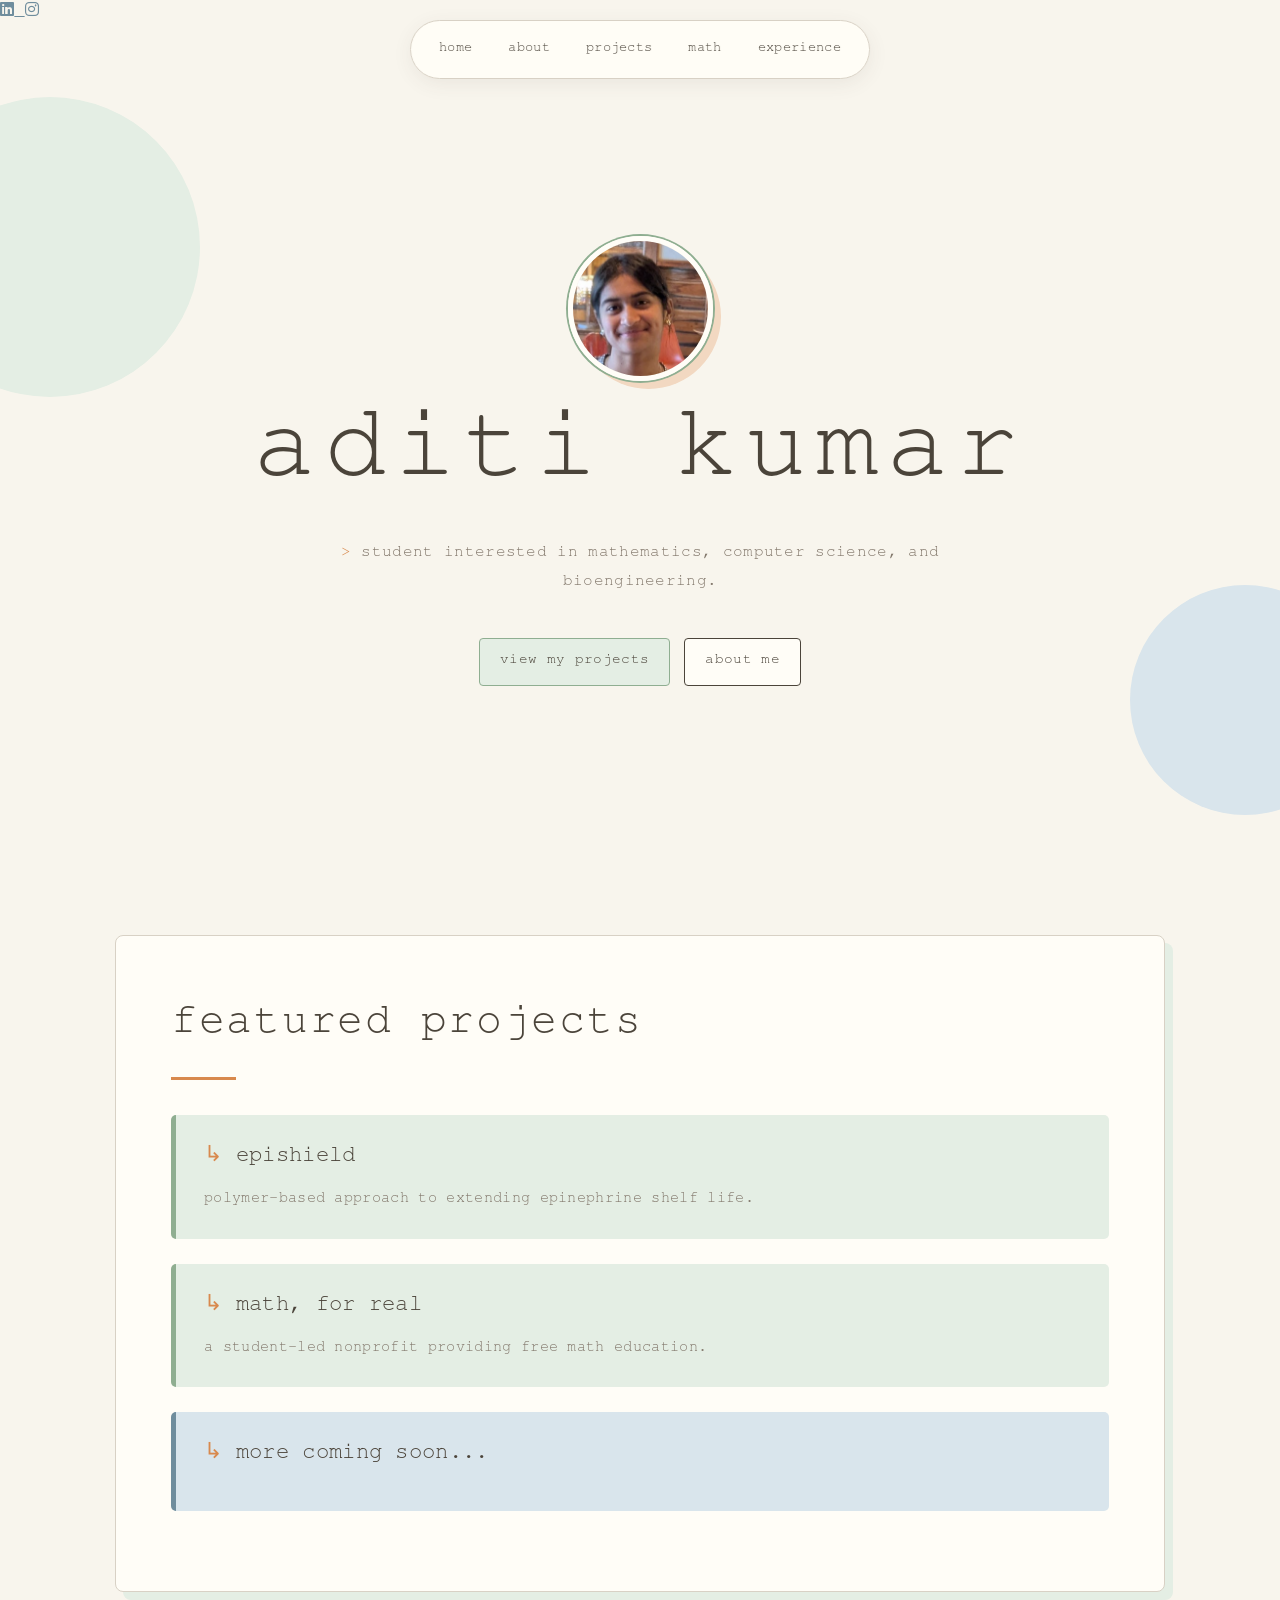
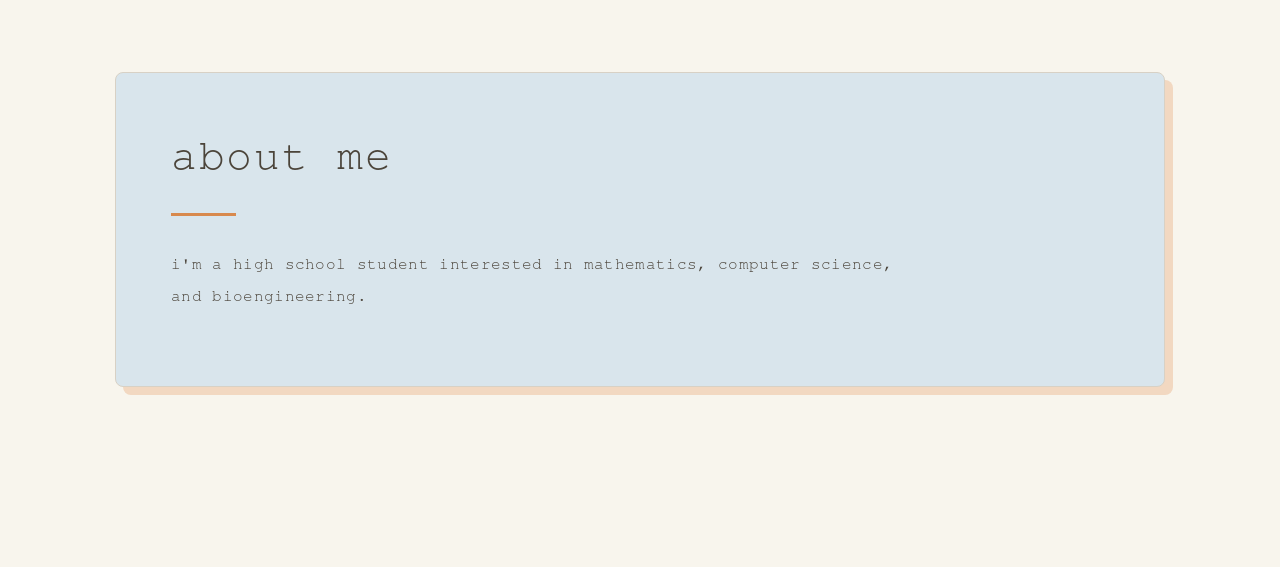
==== commit 46c87aae: "tried to fixed logos" ====
--- a/index.html
+++ b/index.html
@@ -12,7 +12,7 @@
 
 <body>
     <div class="social-links">
-        <a href="www.linkedin.com/in/aditi-kumar-h3ll0" target="_blank" aria-label="LinkedIn">
+        <a href="https://www.linkedin.com/in/aditi-kumar-h3ll0" target="_blank" aria-label="LinkedIn">
             <i class="fab fa-linkedin"></i>
         </a>
         <a href="https://www.instagram.com/aditi.kumar_h3ll0/" target="_blank" aria-label="Instagram">
@@ -26,6 +26,7 @@
         <a href="projects.html">projects</a>
         <a href="math.html">math</a>
         <a href="experience.html">experience</a>
+    </nav>
     <header>
 
         <img src="pfp.png" alt="aditi kumar" class="profile-photo">
--- a/style.css
+++ b/style.css
@@ -613,9 +613,9 @@
     }
 
     .social-links {
-        position: fixed;
         top: 25px;
         right: 30px;
+        left: auto;
         z-index: 1000;
         display: flex;
         gap: 18px;
@@ -631,5 +631,6 @@
     .social-links a:hover {
         opacity: 0.65;
         transform: translateY(-2px);
+        text-decoration: none;
     }
 }
